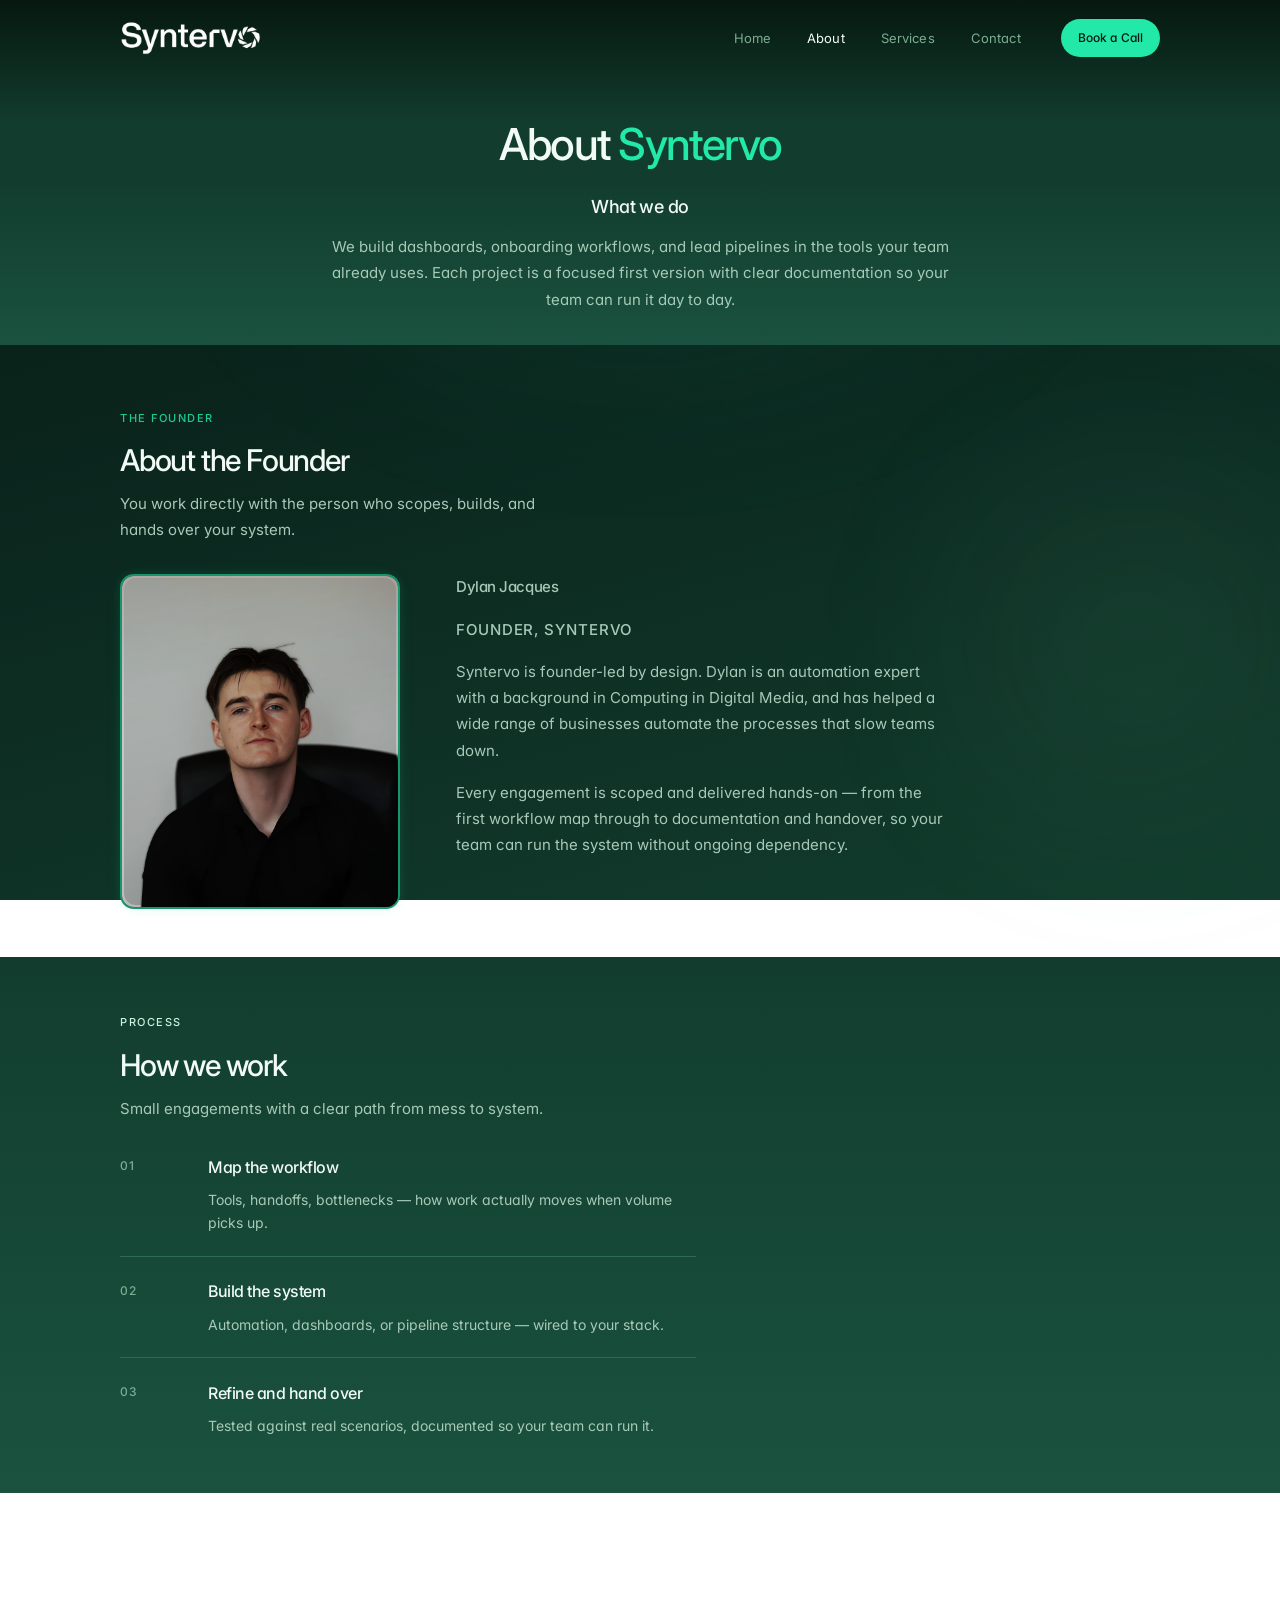
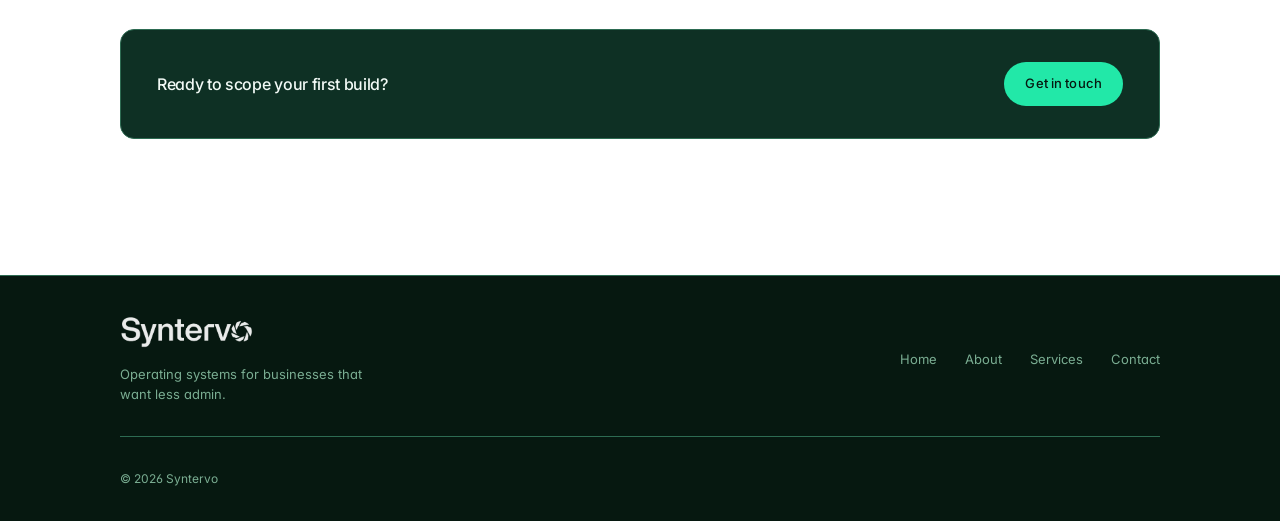
==== about.html @ 8d3b9983 "Add files via upload" ====
<!DOCTYPE html>
<html lang="en">
<head>
  <meta charset="UTF-8">
  <meta name="viewport" content="width=device-width, initial-scale=1.0">
  <meta name="description" content="About Syntervo — automation and operating systems for businesses that want less manual work.">
  <title>Syntervo | About</title>
  <link rel="preconnect" href="https://fonts.googleapis.com">
  <link rel="preconnect" href="https://fonts.gstatic.com" crossorigin>
  <link href="https://fonts.googleapis.com/css2?family=Inter:wght@400;500;600&display=swap" rel="stylesheet">
  <link rel="stylesheet" href="style.css">
</head>
<body data-page="about">
  <a class="skip-link" href="#main">Skip to content</a>

  <div class="bg-glow bg-glow--hero" aria-hidden="true"></div>
  <div class="bg-glow bg-glow--edge" aria-hidden="true"></div>
  <div class="bg-grid" aria-hidden="true"></div>

  <header class="header" id="header">
    <div class="container header__inner">
      <a href="index.html" class="logo" aria-label="Syntervo home">
        <img src="assets/logo.png" alt="" class="logo__img" />
      </a>
      <button class="nav-toggle" id="navToggle" type="button" aria-expanded="false" aria-controls="navMenu" aria-label="Open menu">
        <span class="nav-toggle__bar"></span>
        <span class="nav-toggle__bar"></span>
      </button>
      <nav class="nav" id="navMenu" aria-label="Main navigation">
        <ul class="nav__list">
          <li><a href="index.html" class="nav__link">Home</a></li>
          <li><a href="about.html" class="nav__link nav__link--active">About</a></li>
          <li><a href="services.html" class="nav__link">Services</a></li>
          <li><a href="contact.html" class="nav__link">Contact</a></li>
        </ul>
        <a href="contact.html" class="btn btn--primary btn--sm nav__cta">Book a Call</a>
      </nav>
    </div>
  </header>

  <main id="main">
    <section class="page-intro" aria-labelledby="page-heading">
      <div class="container">
        <h1 class="page-intro__title reveal reveal--d1" id="page-heading">
          About <em class="hero__emph">Syntervo</em>
        </h1>
      </div>
    </section>

    <section class="section section--surface section--compact-top--slight">
      <div class="container">
        <div class="prose prose--section prose--centered">
          <div class="prose__block reveal">
            <h3 class="prose__title">What we do</h3>
            <p>We build dashboards, onboarding workflows, and lead pipelines in the tools your team already uses. Each project is a focused first version with clear documentation so your team can run it day to day.</p>
          </div>
        </div>
      </div>
    </section>

    <section class="section section--compact" aria-labelledby="founder-heading">
      <div class="container">
        <header class="section__header reveal">
          <p class="section__eyebrow">The founder</p>
          <h2 class="section__title" id="founder-heading">About the Founder</h2>
          <p class="section__desc">You work directly with the person who scopes, builds, and hands over your system.</p>
        </header>
        <div class="founder-profile reveal">
          <figure class="founder-profile__media">
            <img
              src="assets/founder-dylan-jacques.png"
              alt="Dylan Jacques, founder of Syntervo"
              width="854"
              height="1024"
              loading="lazy"
              decoding="async"
            />
          </figure>
          <div class="founder-profile__body">
            <p class="founder-profile__name">Dylan Jacques</p>
            <p class="founder-profile__role">Founder, Syntervo</p>
            <p>Syntervo is founder-led by design. Dylan is an automation expert with a background in Computing in Digital Media, and has helped a wide range of businesses automate the processes that slow teams down.</p>
            <p>Every engagement is scoped and delivered hands-on — from the first workflow map through to documentation and handover, so your team can run the system without ongoing dependency.</p>
          </div>
        </div>
      </div>
    </section>

    <section class="section section--surface section--process">
      <div class="container">
        <header class="section__header reveal">
          <p class="section__eyebrow">Process</p>
          <h2 class="section__title">How we work</h2>
          <p class="section__desc">Small engagements with a clear path from mess to system.</p>
        </header>
        <ol class="steps">
          <li class="step reveal">
            <span class="step__num" aria-hidden="true">01</span>
            <div class="step__body">
              <h3 class="step__title">Map the workflow</h3>
              <p class="step__text">Tools, handoffs, bottlenecks — how work actually moves when volume picks up.</p>
            </div>
          </li>
          <li class="step reveal reveal--d1">
            <span class="step__num" aria-hidden="true">02</span>
            <div class="step__body">
              <h3 class="step__title">Build the system</h3>
              <p class="step__text">Automation, dashboards, or pipeline structure — wired to your stack.</p>
            </div>
          </li>
          <li class="step reveal reveal--d2">
            <span class="step__num" aria-hidden="true">03</span>
            <div class="step__body">
              <h3 class="step__title">Refine and hand over</h3>
              <p class="step__text">Tested against real scenarios, documented so your team can run it.</p>
            </div>
          </li>
        </ol>
      </div>
    </section>

    <section class="section">
      <div class="container cta-band reveal">
        <p class="cta-band__text">Ready to scope your first build?</p>
        <a href="contact.html" class="btn btn--primary">Get in touch</a>
      </div>
    </section>
  </main>

  <footer class="footer">
    <div class="container footer__inner">
      <div class="footer__left">
        <a href="index.html" class="logo logo--footer" aria-label="Syntervo home">
          <img src="assets/logo.png" alt="" class="logo__img" />
        </a>
        <p class="footer__tagline">Operating systems for businesses that want less admin.</p>
      </div>
      <nav class="footer__nav" aria-label="Footer navigation">
        <a href="index.html">Home</a>
        <a href="about.html">About</a>
        <a href="services.html">Services</a>
        <a href="contact.html">Contact</a>
      </nav>
      <p class="footer__copy">&copy; <span id="year"></span> Syntervo</p>
    </div>
  </footer>

  <script src="script.js"></script>
</body>
</html>
---- style.css ----
/* Syntervo — refined static styles */

/* Forest green palette */
:root {
  --forest-deep: #061810;
  --forest: #0a241c;
  --green-bg: #123d2e;
  --green-mid: #1a523f;
  --green-card: #0e3024;
  --green-border: #2d6b52;
  --green-border-soft: rgba(45, 107, 82, 0.4);
  --accent: #22e8a8;
  --accent-hover: #4df5bc;
  --sage: #9fd4b8;
  --mint: #c8f0dc;
  --text: #f2faf6;
  --text-secondary: #a8c9b8;
  --text-tertiary: #7aad92;

  --bg: var(--forest);
  --surface: var(--green-bg);
  --surface-hover: var(--green-mid);
  --line: var(--green-border-soft);
  --line-subtle: rgba(45, 107, 82, 0.25);
  --line-accent: rgba(34, 232, 168, 0.4);
  --accent-dim: rgba(34, 232, 168, 0.85);
  --accent-ghost: rgba(34, 232, 168, 0.1);
  --glow: rgba(34, 232, 168, 0.18);
  --glow-sage: rgba(127, 200, 160, 0.2);

  --radius: 10px;
  --radius-lg: 14px;
  --header-h: 76px;
  --max: 1040px;
  --max-narrow: 680px;
  --font: 'Inter', system-ui, -apple-system, sans-serif;
  --ease: cubic-bezier(0.25, 0.1, 0.25, 1);
  --section-y: clamp(5.5rem, 12vw, 8.5rem);
}

*, *::before, *::after { box-sizing: border-box; margin: 0; padding: 0; }

html {
  scroll-behavior: smooth;
  scroll-padding-top: var(--header-h);
}

body {
  font-family: var(--font);
  font-size: 0.9375rem;
  font-weight: 400;
  line-height: 1.65;
  color: var(--text-secondary);
  background: linear-gradient(165deg, var(--forest-deep) 0%, var(--forest) 35%, var(--green-bg) 100%);
  background-attachment: fixed;
  min-height: 100vh;
  overflow-x: hidden;
  -webkit-font-smoothing: antialiased;
  font-feature-settings: 'cv02', 'cv03', 'cv04', 'cv11';
}

a { color: inherit; text-decoration: none; }
ul { list-style: none; }
button { font: inherit; cursor: pointer; border: none; background: none; }

.skip-link {
  position: absolute;
  top: -100%;
  left: 1rem;
  z-index: 200;
  padding: 0.5rem 1rem;
  background: var(--accent);
  color: var(--bg);
  border-radius: 6px;
  font-size: 0.8125rem;
  font-weight: 500;
}
.skip-link:focus { top: 1rem; }

.container {
  width: min(100% - 3rem, var(--max));
  margin-inline: auto;
}

/* --- Ambient --- */
.bg-glow {
  position: fixed;
  pointer-events: none;
  z-index: 0;
  filter: blur(120px);
}

.bg-glow--hero {
  width: min(100vw, 880px);
  height: min(75vh, 580px);
  top: -15%;
  left: 50%;
  transform: translateX(-50%);
  background: radial-gradient(ellipse 65% 55% at 50% 45%, var(--glow) 0%, transparent 70%);
  opacity: 1;
}

.bg-glow--edge {
  width: 420px;
  height: 420px;
  bottom: 5%;
  right: -5%;
  background: radial-gradient(circle, var(--glow-sage) 0%, transparent 68%);
  opacity: 0.85;
}

.bg-grid {
  position: fixed;
  inset: 0;
  z-index: 0;
  pointer-events: none;
  background-image:
    linear-gradient(var(--line-subtle) 1px, transparent 1px),
    linear-gradient(90deg, var(--line-subtle) 1px, transparent 1px);
  background-size: 72px 72px;
  mask-image: radial-gradient(ellipse 75% 50% at 50% 12%, black 0%, transparent 70%);
  -webkit-mask-image: radial-gradient(ellipse 75% 50% at 50% 12%, black 0%, transparent 70%);
  opacity: 0.35;
}

/* --- Header --- */
.header {
  position: fixed;
  inset: 0 0 auto 0;
  z-index: 100;
  height: var(--header-h);
  transition: background 0.4s var(--ease), border-color 0.4s var(--ease);
}

.header--scrolled {
  background: rgba(10, 36, 28, 0.9);
  backdrop-filter: blur(20px) saturate(1.3);
  -webkit-backdrop-filter: blur(20px) saturate(1.3);
  border-bottom: 1px solid var(--line-subtle);
}

.header__inner {
  display: flex;
  align-items: center;
  justify-content: space-between;
  height: 100%;
}

.logo {
  display: inline-flex;
  align-items: center;
  z-index: 101;
  line-height: 0;
}

.logo__img {
  display: block;
  height: 34px;
  width: auto;
  max-width: min(204px, 48vw);
  object-fit: contain;
  object-position: left center;
  /* Logo file is white on black — blend black away on dark backgrounds */
  mix-blend-mode: lighten;
}

.logo--footer .logo__img {
  height: 32px;
  max-width: 185px;
  opacity: 0.92;
}

.logo--footer:hover .logo__img {
  opacity: 1;
}

/* --- Nav --- */
.nav-toggle {
  display: none;
  flex-direction: column;
  justify-content: center;
  gap: 6px;
  width: 36px;
  height: 36px;
  z-index: 101;
}

.nav-toggle__bar {
  display: block;
  width: 18px;
  height: 1px;
  background: var(--text);
  margin-left: auto;
  transition: transform 0.35s var(--ease), opacity 0.35s var(--ease);
}

.nav-toggle[aria-expanded="true"] .nav-toggle__bar:first-child {
  transform: translateY(3.5px) rotate(45deg);
}
.nav-toggle[aria-expanded="true"] .nav-toggle__bar:last-child {
  transform: translateY(-3.5px) rotate(-45deg);
}

.nav {
  display: flex;
  align-items: center;
  gap: 2.5rem;
}

.nav__list {
  display: flex;
  gap: 2.25rem;
}

.nav__link {
  font-size: 0.8125rem;
  font-weight: 400;
  letter-spacing: 0.01em;
  color: var(--text-tertiary);
  transition: color 0.25s var(--ease);
}

.nav__link:hover,
.nav__link:focus-visible,
.nav__link--active {
  color: var(--text);
}

/* --- Buttons --- */
.btn {
  display: inline-flex;
  align-items: center;
  justify-content: center;
  gap: 0.4rem;
  font-size: 0.8125rem;
  font-weight: 500;
  letter-spacing: 0.01em;
  padding: 0.625rem 1.25rem;
  border-radius: 100px;
  border: 1px solid transparent;
  transition: background 0.25s var(--ease), border-color 0.25s var(--ease), color 0.25s var(--ease), opacity 0.25s var(--ease);
}

.btn:focus-visible {
  outline: 1px solid var(--accent-dim);
  outline-offset: 3px;
}

.btn--primary {
  background: var(--accent);
  color: var(--forest-deep);
  border-color: transparent;
}

.btn--primary:hover {
  background: var(--accent-hover);
}

.btn--ghost {
  color: var(--text-secondary);
  border-color: var(--line);
  background: transparent;
}

.btn--ghost:hover {
  color: var(--text);
  border-color: var(--line-accent);
  background: var(--accent-ghost);
}

.btn--sm {
  padding: 0.5rem 1rem;
  font-size: 0.75rem;
}

.btn__arrow {
  font-size: 0.875rem;
  opacity: 0.7;
  transition: transform 0.25s var(--ease), opacity 0.25s var(--ease);
}

.btn--primary:hover .btn__arrow {
  transform: translateX(2px);
  opacity: 1;
}

/* --- Hero --- */
.hero {
  position: relative;
  z-index: 1;
  padding: calc(var(--header-h) + 4rem) 0 6rem;
  background: linear-gradient(180deg, var(--forest-deep) 0%, var(--green-bg) 55%, var(--green-mid) 100%);
}

.hero__inner {
  text-align: center;
  max-width: var(--max-narrow);
  margin-inline: auto;
}

.pill {
  display: inline-block;
  margin-bottom: 2rem;
  font-size: 0.6875rem;
  font-weight: 500;
  letter-spacing: 0.14em;
  text-transform: uppercase;
  color: var(--sage);
}

.hero__title {
  font-size: clamp(2.125rem, 5.2vw, 3.25rem);
  font-weight: 500;
  line-height: 1.08;
  letter-spacing: -0.045em;
  color: var(--text);
  margin-bottom: 1.5rem;
}

.hero__emph {
  font-style: normal;
  color: var(--accent);
  font-weight: 500;
}

.hero__sub {
  font-size: clamp(0.9375rem, 1.8vw, 1.0625rem);
  line-height: 1.75;
  color: var(--text-secondary);
  max-width: 34rem;
  margin: 0 auto 2.75rem;
  font-weight: 400;
}

.hero__actions {
  display: flex;
  flex-wrap: wrap;
  gap: 0.75rem;
  justify-content: center;
  margin-bottom: 2.5rem;
}

.hero__visual {
  margin: 0 auto 3rem;
  max-width: 520px;
  border-radius: var(--radius-lg);
  border: 1px solid var(--green-border);
  overflow: hidden;
  background: var(--green-card);
}

.hero__visual img {
  display: block;
  width: 100%;
  height: auto;
  vertical-align: middle;
}

/* --- Illustration blocks (teasers, cards) --- */
.visual {
  margin-bottom: 1.25rem;
  border-radius: var(--radius);
  border: 1px solid var(--green-border);
  overflow: hidden;
  background: var(--green-card);
  aspect-ratio: 16 / 9;
}

.visual img {
  display: block;
  width: 100%;
  height: 100%;
  object-fit: cover;
}

/* --- Metrics --- */
.metrics {
  display: grid;
  grid-template-columns: repeat(3, 1fr);
  gap: 1rem;
  padding-top: 2.5rem;
  border-top: 1px solid var(--green-border);
}

.metric {
  position: relative;
  padding: 1.5rem 1.25rem 1.35rem;
  text-align: center;
  border: 1px solid var(--green-border);
  border-radius: var(--radius-lg);
  background:
    linear-gradient(165deg, rgba(34, 232, 168, 0.06) 0%, transparent 42%),
    var(--green-card);
  transition:
    border-color 0.25s var(--ease),
    transform 0.25s var(--ease),
    box-shadow 0.25s var(--ease);
}

.metric::before {
  content: '';
  position: absolute;
  inset: 0;
  border-radius: inherit;
  background: radial-gradient(ellipse 80% 60% at 50% 0%, var(--glow) 0%, transparent 70%);
  opacity: 0;
  transition: opacity 0.25s var(--ease);
  pointer-events: none;
}

.metric:hover {
  border-color: var(--line-accent);
  transform: translateY(-2px);
  box-shadow: 0 10px 36px rgba(0, 0, 0, 0.22);
}

.metric:hover::before {
  opacity: 1;
}

.metric__icon {
  display: flex;
  align-items: center;
  justify-content: center;
  width: 2.75rem;
  height: 2.75rem;
  margin: 0 auto 1rem;
  border-radius: var(--radius);
  background: var(--accent-ghost);
  border: 1px solid var(--line-accent);
  color: var(--accent);
}

.metric__icon svg {
  width: 1.25rem;
  height: 1.25rem;
}

.teaser-grid--hero {
  margin-top: 2.5rem;
  padding-top: 2.5rem;
  border-top: 1px solid var(--green-border);
  text-align: left;
}

.metric__num {
  display: block;
  font-size: 0.625rem;
  font-weight: 500;
  letter-spacing: 0.14em;
  color: var(--accent);
  margin-bottom: 0.4rem;
  opacity: 0.9;
}

.metric__label {
  display: block;
  font-size: 0.9375rem;
  font-weight: 500;
  letter-spacing: -0.02em;
  color: var(--text);
  margin-bottom: 0.4rem;
}

.metric__detail {
  font-size: 0.8125rem;
  color: var(--text-secondary);
  letter-spacing: 0.01em;
  line-height: 1.5;
  max-width: 14rem;
  margin-inline: auto;
}

/* --- Sections --- */
.section {
  position: relative;
  z-index: 1;
  padding: var(--section-y) 0;
}

.section--divider {
  border-top: 1px solid var(--line-subtle);
}

.section--surface {
  background: linear-gradient(180deg, var(--green-bg) 0%, var(--green-mid) 100%);
}

.section--compact-top {
  padding-top: clamp(3.25rem, 6.5vw, 4.75rem);
}

.section--compact-top--slight {
  padding-top: clamp(1rem, 2vw, 1.5rem);
}

.section--page-start {
  padding-top: calc(var(--header-h) + 3rem);
}

.page-intro {
  position: relative;
  z-index: 1;
  padding: calc(var(--header-h) + 2.75rem) 0 0.75rem;
  text-align: center;
  background: linear-gradient(180deg, var(--forest-deep) 0%, var(--green-bg) 70%, var(--green-bg) 100%);
}

.page-intro + .section--compact-top--slight {
  padding-top: 0.75rem;
}

.section--surface.section--compact-top--slight:has(+ .section--compact) {
  padding-bottom: clamp(1.25rem, 2.5vw, 2rem);
}

.prose--section.prose--centered {
  gap: 0;
}

.prose--section .prose__title {
  margin-bottom: 0.75rem;
}

.page-intro__title {
  max-width: 28rem;
  margin-inline: auto;
  font-size: clamp(1.875rem, 4.5vw, 2.75rem);
  font-weight: 500;
  line-height: 1.1;
  letter-spacing: -0.04em;
  color: var(--text);
  margin-bottom: 0;
}

.page-intro__sub {
  font-size: 1rem;
  line-height: 1.75;
  color: var(--text-secondary);
  max-width: 32rem;
}

.section--compact {
  padding: clamp(2.75rem, 5.5vw, 4rem) 0;
}

.section--compact .section__header {
  margin-bottom: 2rem;
}

.section--compact .step {
  padding: 1.35rem 0;
  gap: 1.5rem;
}

.section--process {
  padding: clamp(2.5rem, 5vw, 3.5rem) 0;
}

.section--process .section__header {
  margin-bottom: 2rem;
}

.section--process .step {
  padding: 1.35rem 0;
}

.section--compact:has(+ .section--process) {
  padding-bottom: clamp(2rem, 4vw, 3rem);
}

.section--surface:has(+ .section--compact) {
  padding-bottom: clamp(2.75rem, 5.5vw, 4rem);
}

/* About: less gap between hero graphic and prose section */
.page-hero:has(+ .section--compact-top) {
  padding-bottom: 2rem;
}

.section--surface .section__eyebrow {
  color: var(--mint);
}

.section__header--follow {
  margin-top: clamp(4.5rem, 9vw, 6.5rem);
}

.section__header {
  max-width: 28rem;
  margin-bottom: 3.75rem;
}

.section__eyebrow {
  font-size: 0.6875rem;
  font-weight: 500;
  letter-spacing: 0.14em;
  text-transform: uppercase;
  color: var(--accent-dim);
  margin-bottom: 1rem;
}

.section__title {
  font-size: clamp(1.5rem, 3vw, 1.875rem);
  font-weight: 500;
  letter-spacing: -0.04em;
  line-height: 1.15;
  color: var(--text);
  margin-bottom: 0.875rem;
}

.section__desc {
  font-size: 0.9375rem;
  color: var(--text-secondary);
  line-height: 1.7;
}

.section__header--center {
  text-align: center;
  max-width: 32rem;
  margin-inline: auto;
}

/* --- Page hero (inner pages) --- */
.page-hero {
  position: relative;
  z-index: 1;
  padding: calc(var(--header-h) + 4.5rem) 0 4rem;
  background: linear-gradient(180deg, var(--forest-deep) 0%, var(--green-bg) 100%);
}

.page-hero--short {
  padding-bottom: 2.5rem;
}

.page-hero__inner {
  max-width: var(--max-narrow);
}

.page-hero__title {
  font-size: clamp(1.875rem, 4.5vw, 2.75rem);
  font-weight: 500;
  line-height: 1.1;
  letter-spacing: -0.04em;
  color: var(--text);
  margin-bottom: 1.25rem;
}

.page-hero__sub {
  font-size: 1rem;
  line-height: 1.75;
  color: var(--text-secondary);
  max-width: 32rem;
}

.page-hero__visual {
  margin-top: 2.5rem;
  max-width: 480px;
  border-radius: var(--radius-lg);
  border: 1px solid var(--green-border);
  overflow: hidden;
  background: var(--green-card);
}

.page-hero__visual img {
  display: block;
  width: 100%;
  height: auto;
}

/* --- Teaser grid (home) --- */
.teaser-grid {
  display: grid;
  grid-template-columns: repeat(3, 1fr);
  gap: 1.25rem;
}

.teaser {
  display: block;
  padding: 2rem 1.75rem;
  border: 1px solid var(--green-border);
  border-radius: var(--radius-lg);
  background: var(--green-card);
  transition: border-color 0.3s var(--ease), background 0.3s var(--ease);
}

.teaser:hover {
  border-color: var(--accent);
  background: var(--forest);
}

.teaser__num {
  display: block;
  font-size: 0.6875rem;
  font-weight: 500;
  letter-spacing: 0.08em;
  color: var(--text-tertiary);
  margin-bottom: 1.25rem;
}

.teaser__title {
  font-size: 1rem;
  font-weight: 500;
  letter-spacing: -0.03em;
  color: var(--text);
  margin-bottom: 0.5rem;
}

.teaser__text {
  font-size: 0.875rem;
  color: var(--text-secondary);
  line-height: 1.6;
  margin-bottom: 1.25rem;
}

.teaser__link {
  font-size: 0.8125rem;
  font-weight: 500;
  color: var(--accent);
}

/* --- CTA band --- */
.cta-band {
  display: flex;
  flex-wrap: wrap;
  align-items: center;
  justify-content: space-between;
  gap: 1.5rem;
  padding: 2rem 2.25rem;
  border: 1px solid var(--green-border);
  border-radius: var(--radius-lg);
  background: var(--green-card);
}

.cta-band__text {
  font-size: 1rem;
  font-weight: 500;
  letter-spacing: -0.02em;
  color: var(--text);
  max-width: 28rem;
}

/* --- Prose (about) --- */
.prose {
  display: grid;
  gap: 3rem;
  max-width: 36rem;
}

.prose__title {
  font-size: 1.125rem;
  font-weight: 500;
  letter-spacing: -0.03em;
  color: var(--text);
  margin-bottom: 1rem;
}

.prose__block p {
  font-size: 0.9375rem;
  color: var(--text-secondary);
  line-height: 1.75;
  margin-bottom: 1rem;
}

.prose__block p:last-child {
  margin-bottom: 0;
}

.prose--section {
  max-width: 40rem;
}

.prose--centered {
  margin-inline: auto;
  text-align: center;
}

.founder-profile {
  display: grid;
  grid-template-columns: minmax(220px, 280px) 1fr;
  gap: clamp(2rem, 5vw, 3.5rem);
  align-items: start;
  max-width: 52rem;
}

.founder-profile__media {
  position: relative;
  isolation: isolate;
  margin: 0;
  border: 2px solid rgba(34, 232, 168, 0.55);
  border-radius: var(--radius-lg);
  overflow: visible;
  background: var(--green-card);
  box-shadow:
    0 0 10px rgba(34, 232, 168, 0.11),
    0 0 18px rgba(34, 232, 168, 0.05);
}

.founder-profile__media img {
  display: block;
  width: 100%;
  height: auto;
  vertical-align: middle;
  border-radius: calc(var(--radius-lg) - 2px);
  filter: brightness(0.94) saturate(0.94);
}

.founder-profile__media::after {
  content: '';
  position: absolute;
  inset: 2px;
  border-radius: calc(var(--radius-lg) - 2px);
  pointer-events: none;
  z-index: 1;
  background: linear-gradient(
    165deg,
    rgba(18, 61, 46, 0.1) 0%,
    rgba(6, 24, 16, 0.22) 100%
  );
  mix-blend-mode: multiply;
}

.founder-profile__name {
  font-size: 1.125rem;
  font-weight: 500;
  letter-spacing: -0.03em;
  color: var(--text);
  margin-bottom: 0.35rem;
}

.founder-profile__role {
  font-size: 0.8125rem;
  font-weight: 500;
  letter-spacing: 0.06em;
  text-transform: uppercase;
  color: var(--accent-dim);
  margin-bottom: 1.25rem;
}

.founder-profile__body p {
  font-size: 0.9375rem;
  color: var(--text-secondary);
  line-height: 1.75;
  margin-bottom: 1rem;
}

.founder-profile__body p:last-child {
  margin-bottom: 0;
}

.steps--wide {
  max-width: 42rem;
}

/* --- Contact info --- */
.contact-info {
  display: grid;
  grid-template-columns: repeat(2, 1fr);
  gap: 2rem;
  margin-top: 3rem;
  max-width: 40rem;
  margin-inline: auto;
}

.contact-info__label {
  font-size: 0.8125rem;
  font-weight: 500;
  color: var(--text);
  margin-bottom: 0.5rem;
}

.contact-info__item p {
  font-size: 0.875rem;
  color: var(--text-secondary);
  line-height: 1.65;
}

/* --- Service cards --- */
.cards {
  display: grid;
  grid-template-columns: repeat(3, 1fr);
  gap: 1px;
  background: var(--green-border);
  border: 1px solid var(--green-border);
  border-radius: var(--radius-lg);
  overflow: hidden;
}

.card {
  padding: 2.25rem 2rem 2.5rem;
  background: var(--green-card);
  transition: background 0.35s var(--ease);
  scroll-margin-top: calc(var(--header-h) + 1rem);
}

.card:hover {
  background: var(--forest);
}

.card .visual {
  margin: -2.25rem -2rem 1.5rem;
  width: calc(100% + 4rem);
  max-width: none;
  border-radius: 0;
  border-left: none;
  border-right: none;
  border-top: none;
}

/* Dashboard mockup — inset padding; ambient overlays match page glow/grid */
.card .visual.visual--screenshot {
  --visual-inset: 0.75rem;
  position: relative;
  isolation: isolate;
  aspect-ratio: 3 / 2;
  padding: var(--visual-inset);
  box-sizing: border-box;
  background: var(--green-card);
  overflow: visible;
}

.card .visual.visual--screenshot img {
  display: block;
  width: 100%;
  height: 100%;
  object-fit: cover;
  object-position: center;
  border: none;
  border-radius: var(--radius-lg);
  box-shadow:
    0 0 0 1px rgba(34, 232, 168, 0.28),
    0 0 18px var(--glow),
    0 0 40px rgba(34, 232, 168, 0.09);
}

/* Hero-style glow + edge vignette (same tokens as .bg-glow / page atmosphere) */
.card .visual.visual--screenshot::before {
  content: '';
  position: absolute;
  z-index: 1;
  inset: var(--visual-inset);
  border-radius: var(--radius-lg);
  pointer-events: none;
  background:
    radial-gradient(ellipse 65% 55% at 50% 22%, var(--glow) 0%, transparent 70%),
    radial-gradient(circle at 88% 92%, var(--glow-sage) 0%, transparent 52%),
    radial-gradient(ellipse 95% 88% at 50% 50%, transparent 38%, rgba(6, 24, 16, 0.7) 100%);
  mix-blend-mode: soft-light;
}

/* Grid wash — mirrors .bg-grid mask on the image area */
.card .visual.visual--screenshot::after {
  content: '';
  position: absolute;
  z-index: 2;
  inset: var(--visual-inset);
  border-radius: var(--radius-lg);
  pointer-events: none;
  background-image:
    linear-gradient(var(--line-subtle) 1px, transparent 1px),
    linear-gradient(90deg, var(--line-subtle) 1px, transparent 1px);
  background-size: 72px 72px;
  mask-image: radial-gradient(ellipse 75% 50% at 50% 18%, black 0%, transparent 70%);
  -webkit-mask-image: radial-gradient(ellipse 75% 50% at 50% 18%, black 0%, transparent 70%);
  opacity: 0.35;
}

.card__index {
  display: block;
  font-size: 0.6875rem;
  font-weight: 500;
  letter-spacing: 0.08em;
  color: var(--text-tertiary);
  margin-bottom: 1.75rem;
}

.card__title {
  font-size: 1rem;
  font-weight: 500;
  letter-spacing: -0.03em;
  color: var(--text);
  margin-bottom: 0.75rem;
  line-height: 1.3;
}

.card__text {
  font-size: 0.875rem;
  color: var(--text-secondary);
  line-height: 1.65;
  margin-bottom: 1.75rem;
}

.card__list {
  display: flex;
  flex-direction: column;
  gap: 0.5rem;
  padding-top: 1.5rem;
  border-top: 1px solid var(--green-border);
}

.card__list li {
  font-size: 0.8125rem;
  color: var(--text-tertiary);
  padding-left: 0.875rem;
  position: relative;
}

.card__list li::before {
  content: '—';
  position: absolute;
  left: 0;
  color: var(--line-accent);
  font-size: 0.75rem;
}

/* --- Process --- */
.steps {
  display: flex;
  flex-direction: column;
  gap: 0;
  max-width: 36rem;
}

.step {
  display: grid;
  grid-template-columns: 3.5rem 1fr;
  gap: 2rem;
  padding: 2.25rem 0;
  border-bottom: 1px solid var(--green-border);
}

.step:first-child {
  padding-top: 0;
}

.step:last-child {
  border-bottom: none;
  padding-bottom: 0;
}

.step__num {
  font-size: 0.75rem;
  font-weight: 500;
  letter-spacing: 0.06em;
  color: var(--text-tertiary);
  padding-top: 0.15rem;
}

.step__title {
  font-size: 1rem;
  font-weight: 500;
  letter-spacing: -0.03em;
  color: var(--text);
  margin-bottom: 0.5rem;
}

.step__text {
  font-size: 0.875rem;
  color: var(--text-secondary);
  line-height: 1.65;
}

/* --- Proof --- */
.proof-grid {
  display: grid;
  grid-template-columns: repeat(3, 1fr);
  gap: 2.5rem;
}

.proof {
  padding-left: 1.25rem;
  border-left: 1px solid var(--line-accent);
  transition: border-color 0.35s var(--ease);
}

.proof:hover {
  border-left-color: var(--accent-dim);
}

.proof__cat {
  font-size: 0.6875rem;
  font-weight: 500;
  letter-spacing: 0.12em;
  text-transform: uppercase;
  color: var(--text-tertiary);
  margin-bottom: 1rem;
}

.proof__title {
  font-size: 0.9375rem;
  font-weight: 500;
  letter-spacing: -0.025em;
  color: var(--text);
  line-height: 1.35;
  margin-bottom: 0.625rem;
}

.proof__text {
  font-size: 0.8125rem;
  color: var(--text-secondary);
  line-height: 1.65;
}

/* --- Contact --- */
.page-hero--short:has(+ .section--contact) {
  padding-bottom: 1.25rem;
}

.section--contact {
  padding-top: clamp(1rem, 2vw, 1.5rem);
  padding-bottom: calc(var(--section-y) + 1rem);
}

.contact {
  text-align: center;
  max-width: 32rem;
  margin-inline: auto;
  padding: 3.5rem 2rem;
  border: 1px solid var(--green-border);
  border-radius: var(--radius-lg);
  background: var(--green-card);
  position: relative;
  overflow: hidden;
}

.contact::before {
  content: '';
  position: absolute;
  top: -50%;
  left: 50%;
  transform: translateX(-50%);
  width: 120%;
  height: 100%;
  background: radial-gradient(ellipse at center top, rgba(34, 232, 168, 0.14) 0%, transparent 55%);
  pointer-events: none;
}

.contact__title,
.contact__text,
.contact__success,
.contact-form,
.contact__note {
  position: relative;
}

.contact__title {
  font-size: clamp(1.375rem, 3vw, 1.625rem);
  font-weight: 500;
  letter-spacing: -0.04em;
  color: var(--text);
  line-height: 1.2;
  margin-bottom: 1rem;
}

.contact__text {
  font-size: 0.9375rem;
  color: var(--text-secondary);
  line-height: 1.7;
  margin-bottom: 1.75rem;
}

.contact__success {
  text-align: left;
  margin-bottom: 1.5rem;
  padding: 1.25rem 1.35rem;
  border: 1px solid var(--line-accent);
  border-radius: var(--radius);
  background: var(--accent-ghost);
}

.contact__success-title {
  font-size: 0.9375rem;
  font-weight: 500;
  color: var(--text);
  margin-bottom: 0.35rem;
}

.contact__success-text {
  font-size: 0.875rem;
  color: var(--text-secondary);
  line-height: 1.6;
}

.contact-form {
  text-align: left;
}

.contact-form__honey {
  position: absolute;
  left: -9999px;
  width: 1px;
  height: 1px;
  opacity: 0;
  pointer-events: none;
}

.form-field {
  margin-bottom: 1.1rem;
}

.form-label {
  display: block;
  font-size: 0.8125rem;
  font-weight: 500;
  color: var(--text);
  margin-bottom: 0.4rem;
  letter-spacing: 0.01em;
}

.form-input {
  display: block;
  width: 100%;
  font-family: var(--font);
  font-size: 0.875rem;
  line-height: 1.5;
  color: var(--text);
  background: var(--forest);
  border: 1px solid var(--green-border);
  border-radius: var(--radius);
  padding: 0.65rem 0.85rem;
  transition: border-color 0.25s var(--ease), box-shadow 0.25s var(--ease);
}

.form-input::placeholder {
  color: var(--text-tertiary);
}

.form-input:hover {
  border-color: var(--line-accent);
}

.form-input:focus {
  outline: none;
  border-color: var(--accent);
  box-shadow: 0 0 0 3px rgba(34, 232, 168, 0.15);
}

.form-select {
  appearance: none;
  background-image: url("data:image/svg+xml,%3Csvg xmlns='http://www.w3.org/2000/svg' width='12' height='8' viewBox='0 0 12 8' fill='none'%3E%3Cpath d='M1 1.5L6 6.5L11 1.5' stroke='%237aad92' stroke-width='1.5' stroke-linecap='round' stroke-linejoin='round'/%3E%3C/svg%3E");
  background-repeat: no-repeat;
  background-position: right 0.85rem center;
  padding-right: 2.25rem;
  cursor: pointer;
}

.form-select option {
  background: var(--forest);
  color: var(--text);
}

.form-textarea {
  resize: vertical;
  min-height: 7.5rem;
}

.btn--block {
  width: 100%;
  margin-top: 0.35rem;
}

.contact__note {
  margin-top: 1.5rem;
  font-size: 0.75rem;
  color: var(--text-tertiary);
  letter-spacing: 0.02em;
}

.contact__email-link {
  color: var(--accent);
  transition: opacity 0.25s var(--ease);
}

.contact__email-link:hover {
  opacity: 0.85;
}

/* --- Footer --- */
.footer {
  position: relative;
  z-index: 1;
  padding: 2.5rem 0 2rem;
  border-top: 1px solid var(--green-border);
  background: var(--forest-deep);
}

.footer__inner {
  display: grid;
  grid-template-columns: 1fr auto;
  grid-template-rows: auto auto;
  gap: 2rem 3rem;
  align-items: start;
}

.footer__tagline {
  margin-top: 0.5rem;
  font-size: 0.8125rem;
  color: var(--text-tertiary);
  max-width: 16rem;
  line-height: 1.55;
}

.footer__nav {
  display: flex;
  gap: 1.75rem;
  align-self: center;
}

.footer__nav a {
  font-size: 0.8125rem;
  color: var(--text-tertiary);
  transition: color 0.25s var(--ease);
}

.footer__nav a:hover {
  color: var(--accent);
}

.footer__copy {
  grid-column: 1 / -1;
  font-size: 0.75rem;
  color: var(--text-tertiary);
  padding-top: 2rem;
  border-top: 1px solid var(--green-border);
}

/* --- Reveal --- */
.reveal {
  opacity: 0;
  transform: translateY(14px);
  transition: opacity 0.8s var(--ease), transform 0.8s var(--ease);
}

.reveal.is-visible {
  opacity: 1;
  transform: translateY(0);
}

.reveal--d1 { transition-delay: 0.08s; }
.reveal--d2 { transition-delay: 0.16s; }
.reveal--d3 { transition-delay: 0.24s; }
.reveal--d4 { transition-delay: 0.32s; }

/* --- Responsive --- */
@media (max-width: 900px) {
  .cards,
  .proof-grid,
  .teaser-grid,
  .contact-info {
    grid-template-columns: 1fr;
  }

  .card + .card {
    border-top: none;
  }

  .metrics {
    grid-template-columns: 1fr;
    gap: 0.75rem;
  }

  .metric {
    display: grid;
    grid-template-columns: auto 1fr;
    grid-template-rows: auto auto;
    column-gap: 1rem;
    row-gap: 0.15rem;
    padding: 1.25rem 1.15rem;
    text-align: left;
  }

  .metric__icon {
    grid-row: 1 / span 3;
    margin: 0;
    align-self: center;
  }

  .metric__num {
    grid-column: 2;
    margin-bottom: 0;
  }

  .metric__label {
    grid-column: 2;
    margin-bottom: 0;
  }

  .metric__detail {
    grid-column: 2;
    margin-inline: 0;
    max-width: none;
  }
}

@media (max-width: 768px) {
  :root { --header-h: 72px; }

  .logo__img {
    height: 27px;
    max-width: 149px;
  }

  .hero__visual {
    max-width: 100%;
    margin-bottom: 2.5rem;
  }

  .container {
    width: min(100% - 2rem, var(--max));
  }

  .nav-toggle { display: flex; }

  .nav {
    position: fixed;
    inset: 0;
    flex-direction: column;
    justify-content: center;
    gap: 2.5rem;
    background: rgba(6, 24, 16, 0.98);
    backdrop-filter: blur(24px);
    -webkit-backdrop-filter: blur(24px);
    opacity: 0;
    visibility: hidden;
    pointer-events: none;
    transition: opacity 0.35s var(--ease), visibility 0.35s var(--ease);
  }

  .nav.is-open {
    opacity: 1;
    visibility: visible;
    pointer-events: auto;
  }

  .nav__list {
    flex-direction: column;
    align-items: center;
    gap: 1.75rem;
  }

  .nav__link { font-size: 0.9375rem; }

  .nav__cta { min-width: 200px; }

  .hero {
    min-height: auto;
    padding-top: calc(var(--header-h) + 3rem);
    padding-bottom: 4.5rem;
  }

  .section__header { margin-bottom: 2.75rem; }

  .step {
    grid-template-columns: 2.5rem 1fr;
    gap: 1.25rem;
  }

  .footer__inner { grid-template-columns: 1fr; }

  .founder-profile {
    grid-template-columns: 1fr;
    max-width: 28rem;
  }

  .founder-profile__media {
    max-width: 280px;
  }
}

@media (max-width: 480px) {
  .hero__actions {
    flex-direction: column;
    width: 100%;
  }

  .hero__actions .btn { width: 100%; }

  .contact { padding: 2.5rem 1.5rem; }

  .cta-band {
    flex-direction: column;
    align-items: flex-start;
  }
}

@media (prefers-reduced-motion: reduce) {
  html { scroll-behavior: auto; }

  .reveal {
    opacity: 1;
    transform: none;
    transition: none;
  }

  .btn:hover .btn__arrow { transform: none; }
}
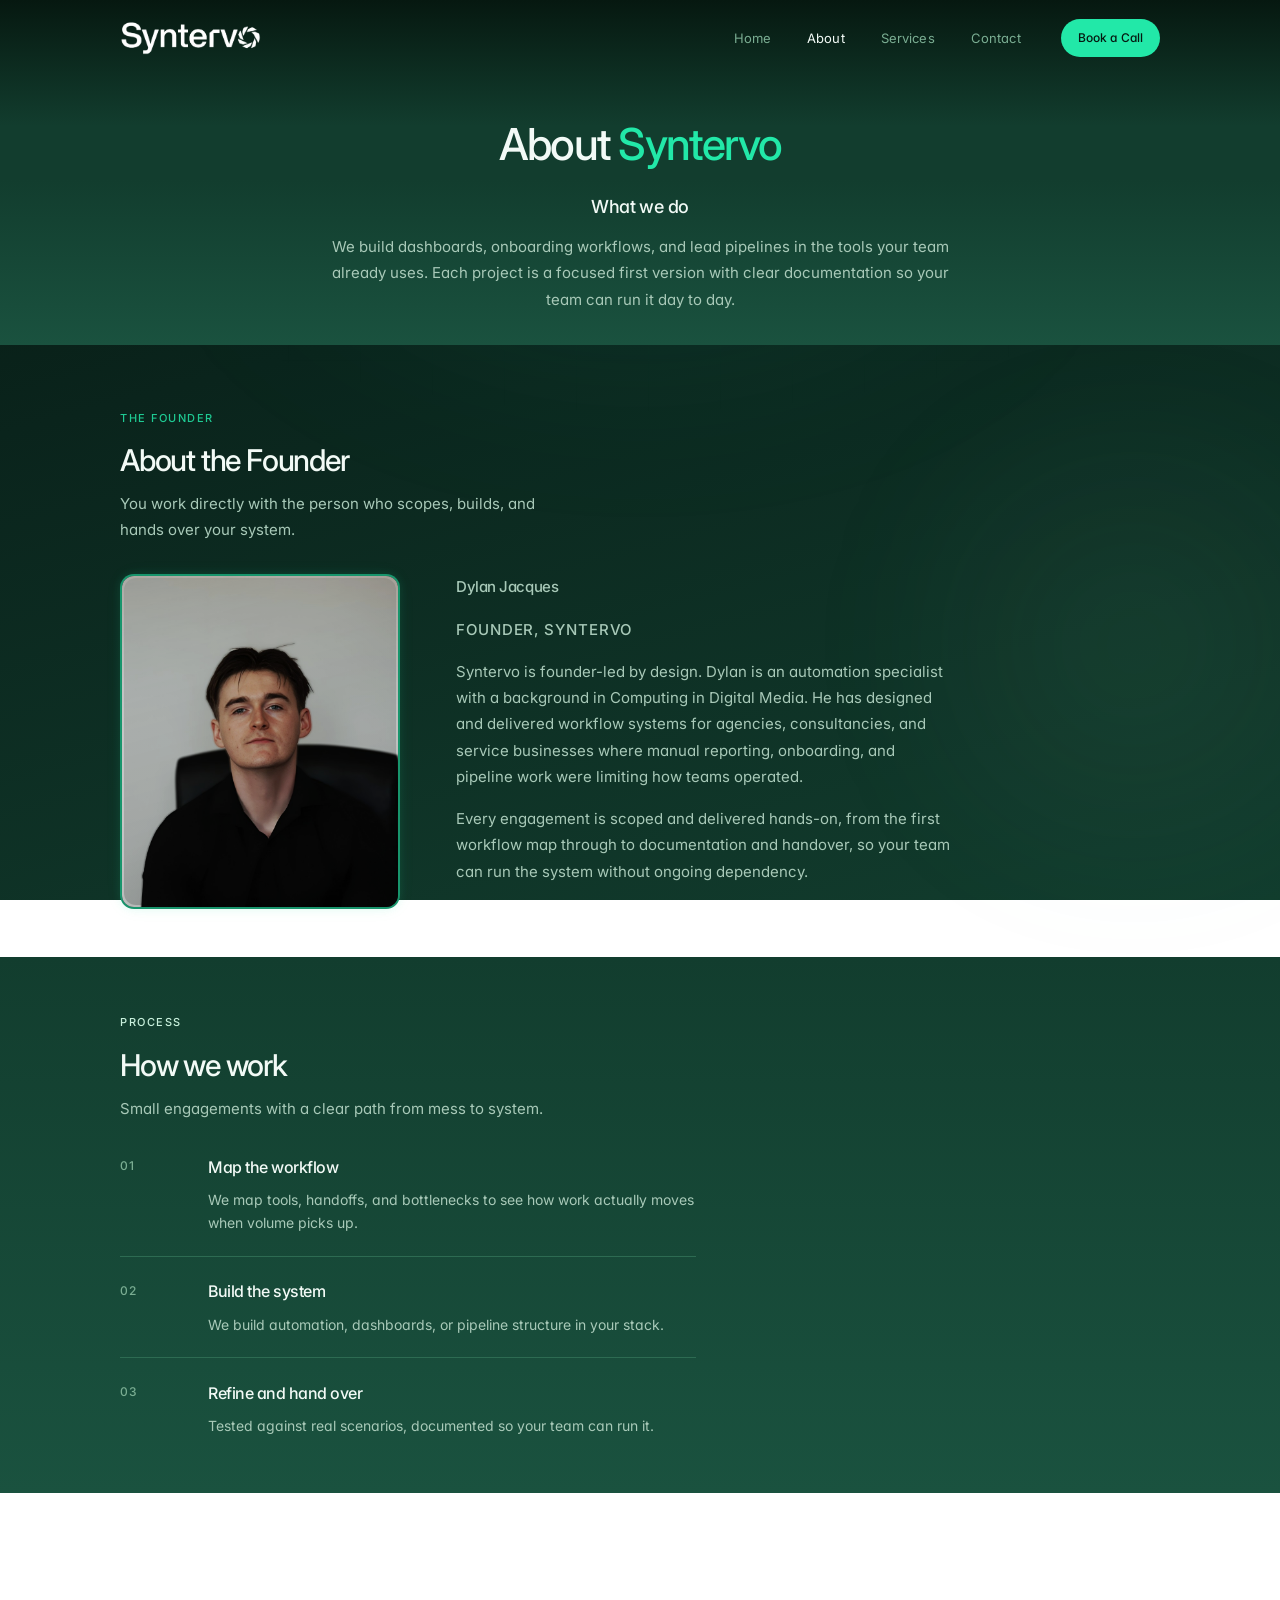
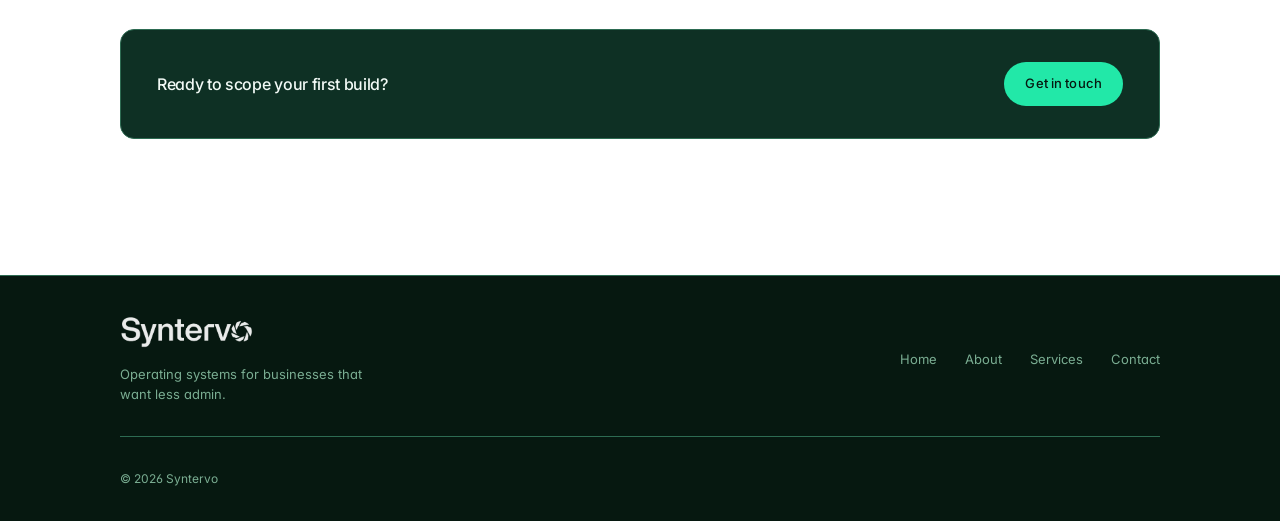
==== commit 3eb583cf: "Updated content, graphics and contact form" ====
--- a/about.html
+++ b/about.html
@@ -3,7 +3,7 @@
 <head>
   <meta charset="UTF-8">
   <meta name="viewport" content="width=device-width, initial-scale=1.0">
-  <meta name="description" content="About Syntervo — automation and operating systems for businesses that want less manual work.">
+  <meta name="description" content="About Syntervo: automation and operating systems for businesses that want less manual work.">
   <title>Syntervo | About</title>
   <link rel="preconnect" href="https://fonts.googleapis.com">
   <link rel="preconnect" href="https://fonts.gstatic.com" crossorigin>
@@ -79,8 +79,8 @@
           <div class="founder-profile__body">
             <p class="founder-profile__name">Dylan Jacques</p>
             <p class="founder-profile__role">Founder, Syntervo</p>
-            <p>Syntervo is founder-led by design. Dylan is an automation expert with a background in Computing in Digital Media, and has helped a wide range of businesses automate the processes that slow teams down.</p>
-            <p>Every engagement is scoped and delivered hands-on — from the first workflow map through to documentation and handover, so your team can run the system without ongoing dependency.</p>
+            <p>Syntervo is founder-led by design. Dylan is an automation specialist with a background in Computing in Digital Media. He has designed and delivered workflow systems for agencies, consultancies, and service businesses where manual reporting, onboarding, and pipeline work were limiting how teams operated.</p>
+            <p>Every engagement is scoped and delivered hands-on, from the first workflow map through to documentation and handover, so your team can run the system without ongoing dependency.</p>
           </div>
         </div>
       </div>
@@ -98,14 +98,14 @@
             <span class="step__num" aria-hidden="true">01</span>
             <div class="step__body">
               <h3 class="step__title">Map the workflow</h3>
-              <p class="step__text">Tools, handoffs, bottlenecks — how work actually moves when volume picks up.</p>
+              <p class="step__text">We map tools, handoffs, and bottlenecks to see how work actually moves when volume picks up.</p>
             </div>
           </li>
           <li class="step reveal reveal--d1">
             <span class="step__num" aria-hidden="true">02</span>
             <div class="step__body">
               <h3 class="step__title">Build the system</h3>
-              <p class="step__text">Automation, dashboards, or pipeline structure — wired to your stack.</p>
+              <p class="step__text">We build automation, dashboards, or pipeline structure in your stack.</p>
             </div>
           </li>
           <li class="step reveal reveal--d2">
--- a/style.css
+++ b/style.css
@@ -965,6 +965,26 @@
   opacity: 0.35;
 }
 
+/* Dashboards card — glow toned down 30% vs other service screenshots */
+#dashboards .visual.visual--screenshot {
+  --screenshot-glow: rgba(34, 232, 168, 0.126);
+  --screenshot-glow-sage: rgba(127, 200, 160, 0.14);
+}
+
+#dashboards .visual.visual--screenshot img {
+  box-shadow:
+    0 0 0 1px rgba(34, 232, 168, 0.196),
+    0 0 13px var(--screenshot-glow),
+    0 0 28px rgba(34, 232, 168, 0.063);
+}
+
+#dashboards .visual.visual--screenshot::before {
+  background:
+    radial-gradient(ellipse 65% 55% at 50% 22%, var(--screenshot-glow) 0%, transparent 70%),
+    radial-gradient(circle at 88% 92%, var(--screenshot-glow-sage) 0%, transparent 52%),
+    radial-gradient(ellipse 95% 88% at 50% 50%, transparent 38%, rgba(6, 24, 16, 0.7) 100%);
+}
+
 .card__index {
   display: block;
   font-size: 0.6875rem;
@@ -1159,13 +1179,22 @@
   margin-bottom: 1.75rem;
 }
 
-.contact__success {
+.contact__success,
+.contact__error {
   text-align: left;
   margin-bottom: 1.5rem;
   padding: 1.25rem 1.35rem;
+  border-radius: var(--radius);
+}
+
+.contact__success {
   border: 1px solid var(--line-accent);
-  border-radius: var(--radius);
   background: var(--accent-ghost);
+}
+
+.contact__error {
+  border: 1px solid rgba(255, 120, 120, 0.35);
+  background: rgba(255, 80, 80, 0.08);
 }
 
 .contact__success-title {
@@ -1175,10 +1204,23 @@
   margin-bottom: 0.35rem;
 }
 
-.contact__success-text {
+.contact__success-text,
+.contact__error-text {
   font-size: 0.875rem;
   color: var(--text-secondary);
   line-height: 1.6;
+}
+
+.contact__error-title {
+  font-size: 0.9375rem;
+  font-weight: 500;
+  color: var(--text);
+  margin-bottom: 0.35rem;
+}
+
+.btn--loading {
+  pointer-events: none;
+  opacity: 0.72;
 }
 
 .contact-form {
